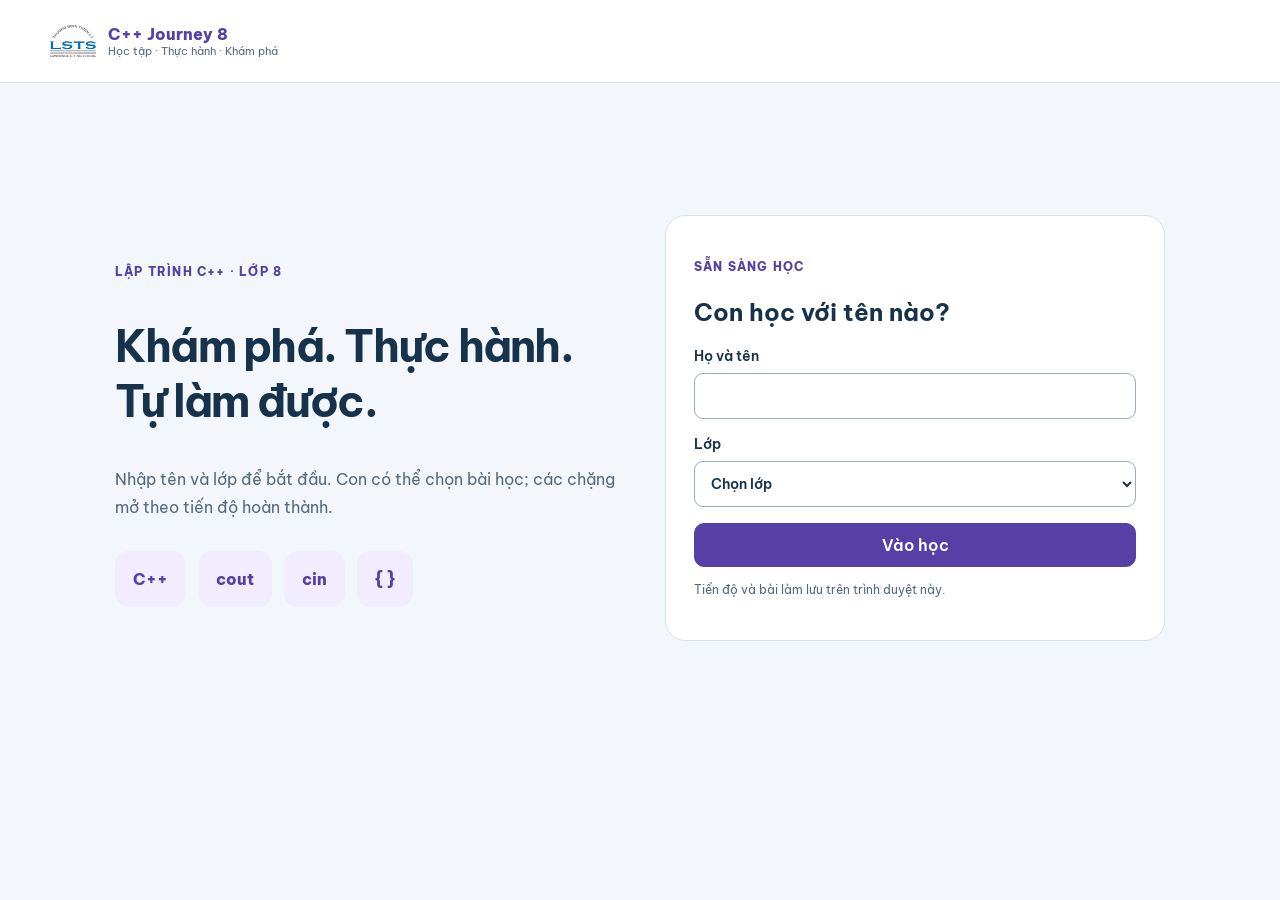
==== index.html @ 49385857 "Upgrade 12 station games, per-learner randomization and 90-120s sessions" ====
<!doctype html><html lang="vi"><head><meta charset="utf-8"><meta name="viewport" content="width=device-width,initial-scale=1"><meta name="theme-color" content="#5640a5"><title>C++ Journey 8</title><link rel="stylesheet" href="./shared/shell.css?v=1da0cf0101b9"></head><body><div id="app"></div><script src="./course.js?v=1da0cf0101b9"></script><script>window.STANDALONE={...COURSE_CONFIG,base:"./"};</script><script src="./shared/store.js?v=1da0cf0101b9"></script><script src="./shared/shell.js?v=1da0cf0101b9"></script></body></html>
---- shared/shell.css ----
@import url('https://fonts.googleapis.com/css2?family=Be+Vietnam+Pro:wght@400;500;600;700;800&display=swap');
:root{font-family:'Be Vietnam Pro',system-ui,sans-serif;color:#17324b;background:#f3f6fa;--accent:#087d78;--wash:#e8f5f2}*{box-sizing:border-box}body{margin:0}button,input,select{font:inherit}button,a{touch-action:manipulation}button{cursor:pointer}button:disabled{opacity:.6;cursor:wait}button:focus-visible,a:focus-visible,input:focus-visible,select:focus-visible{outline:3px solid #d97706;outline-offset:3px}a{color:var(--accent);text-decoration:none}button,.button{display:inline-flex;align-items:center;justify-content:center;gap:8px;border:1px solid #c9d7e3;background:white;color:#17324b;border-radius:10px;min-height:44px;padding:10px 15px;font-weight:600}.primary{background:var(--accent);color:#fff;border-color:var(--accent)}.brand{display:flex;align-items:center;gap:12px;font-weight:800}.brand img{width:46px;height:46px;object-fit:contain}.brand small{display:block;font-size:11px;font-weight:400;color:#52697e}.header{display:flex;justify-content:space-between;align-items:center;gap:16px;padding:18px max(22px,calc((100vw - 1180px)/2));background:#fff;border-bottom:1px solid #dae3eb}.actions{display:flex;align-items:center;gap:8px;flex-wrap:wrap}.container{max-width:1180px;padding:30px 22px 70px;margin:auto}h1{font-size:clamp(28px,4vw,44px);line-height:1.25;letter-spacing:-.04em}p{line-height:1.75;color:#52697e}.eyebrow{font-size:12px;letter-spacing:.1em;text-transform:uppercase;color:var(--accent);font-weight:800}.welcome{display:grid;grid-template-columns:1fr 1fr;gap:50px;align-items:center;max-width:1050px;min-height:70vh;margin:auto}.welcome h1{max-width:530px}.intro-symbols{display:flex;gap:12px;margin-top:30px}.intro-symbols span{display:grid;place-items:center;padding:18px;border-radius:14px;background:var(--wash);color:var(--accent);font-weight:800}.panel{background:white;border:1px solid #d8e2eb;border-radius:20px;padding:28px}.field{display:block;margin:16px 0;font-size:14px;font-weight:600}.field input,.field select{display:block;width:100%;min-height:46px;margin-top:8px;border:1px solid #99adc0;background:white;padding:10px 12px;border-radius:9px;color:#17324b}.hint{font-size:12px}.notice{border:1px solid #b9dacf;background:var(--wash);border-radius:14px;padding:16px 20px;margin:20px 0;font-size:14px;line-height:1.6}.error{background:#fff0ed;color:#9f3028;padding:12px;border-radius:10px}.grid{display:grid;grid-template-columns:repeat(auto-fill,minmax(300px,1fr));gap:18px}.card{display:flex;flex-direction:column;gap:10px;padding:23px;background:white;border:1px solid #d8e2eb;border-radius:18px;color:#17324b}.card:hover{border-color:var(--accent);box-shadow:0 8px 25px #17324b0d}.card h2{font-size:19px;margin:4px 0;line-height:1.45}.card p{font-size:13px;margin:0}.card-bottom{border-top:1px solid #d8e2eb;padding-top:14px;display:flex;justify-content:space-between;font-size:13px}.stats{display:flex;gap:20px;flex-wrap:wrap;margin:20px 0}.stats div{padding:16px 25px;background:white;border:1px solid #d8e2eb;border-radius:14px}.stats b{font-size:26px}.stats small{display:block;color:#52697e}.bar{height:50px;display:flex;align-items:center;justify-content:space-between;gap:8px;background:white;border-bottom:1px solid #d8e2eb;padding:3px 10px}.bar button{padding:5px 9px;font-size:12px}.bar .title{font-size:12px;max-width:44%;white-space:nowrap;overflow:hidden;text-overflow:ellipsis}.bar .status{font-size:11px;color:#52697e}.frame{width:100%;height:calc(100dvh - 50px);display:block;border:0}.tools{position:fixed;top:54px;right:10px;width:min(350px,calc(100vw - 20px));z-index:100;background:white;padding:18px;border:1px solid #c9d7e3;border-radius:14px;box-shadow:0 15px 40px #17324b25}.tools button{width:100%;margin:4px 0;justify-content:flex-start}.tools p{font-size:12px}.footer{padding:25px;text-align:center;font-size:12px;color:#52697e}dialog{border:1px solid #c9d7e3;border-radius:18px;max-width:560px;width:calc(100vw - 30px);padding:25px;max-height:90dvh}dialog::backdrop{background:#112d4266}.hidden{display:none!important}.lesson-page{overflow:hidden}@media(max-width:650px){.welcome{grid-template-columns:1fr;gap:18px;min-height:0}.welcome h1{font-size:29px}.intro-symbols{display:none}.container{padding:24px 16px}.panel{padding:22px}.header{padding:13px 16px}.header .brand{font-size:14px}.grid{grid-template-columns:1fr}.bar .title{display:none}.bar .status{max-width:110px;overflow:hidden;white-space:nowrap;text-overflow:ellipsis}.bar .actions{gap:5px}.stats{gap:8px}.stats div{flex:1;padding:12px}.footer{font-size:11px}}@media(prefers-reduced-motion:reduce){*{scroll-behavior:auto!important;animation:none!important;transition:none!important}}

.bar .actions{flex-wrap:nowrap;flex-shrink:0}.bar button{white-space:nowrap}.bar #back{flex-shrink:0}@media(max-width:650px){.bar .status{display:none}.bar{justify-content:space-between}.bar .actions{gap:6px}}

.resume{display:flex;align-items:center;justify-content:space-between;gap:16px;background:var(--wash);border:1px solid #bdd4d6;border-radius:18px;padding:20px}.resume h2{margin:8px 0;font-size:22px}.resume p{margin:0;font-size:13px}.course-filters{display:grid;grid-template-columns:2fr 1.5fr 1fr 1fr;gap:12px;margin-top:25px}.course-filters label{font-size:12px;font-weight:700}.course-filters input,.course-filters select{display:block;width:100%;font:inherit;min-height:44px;margin-top:7px;padding:10px;border:1px solid #b0c4d2;border-radius:9px;background:white}.card[hidden]{display:none!important}@media(max-width:700px){.course-filters{grid-template-columns:1fr 1fr}.resume{align-items:flex-start;flex-direction:column}.resume .button{width:100%}}

.world-page .bar{display:none}.world-page .frame{height:100dvh}.hope-choice{margin:12px 0}.hope-toggle{font:inherit;padding:10px 12px;border:1px solid #d1aa4d;border-radius:10px;background:#fff6d9;color:#765117;min-height:44px}
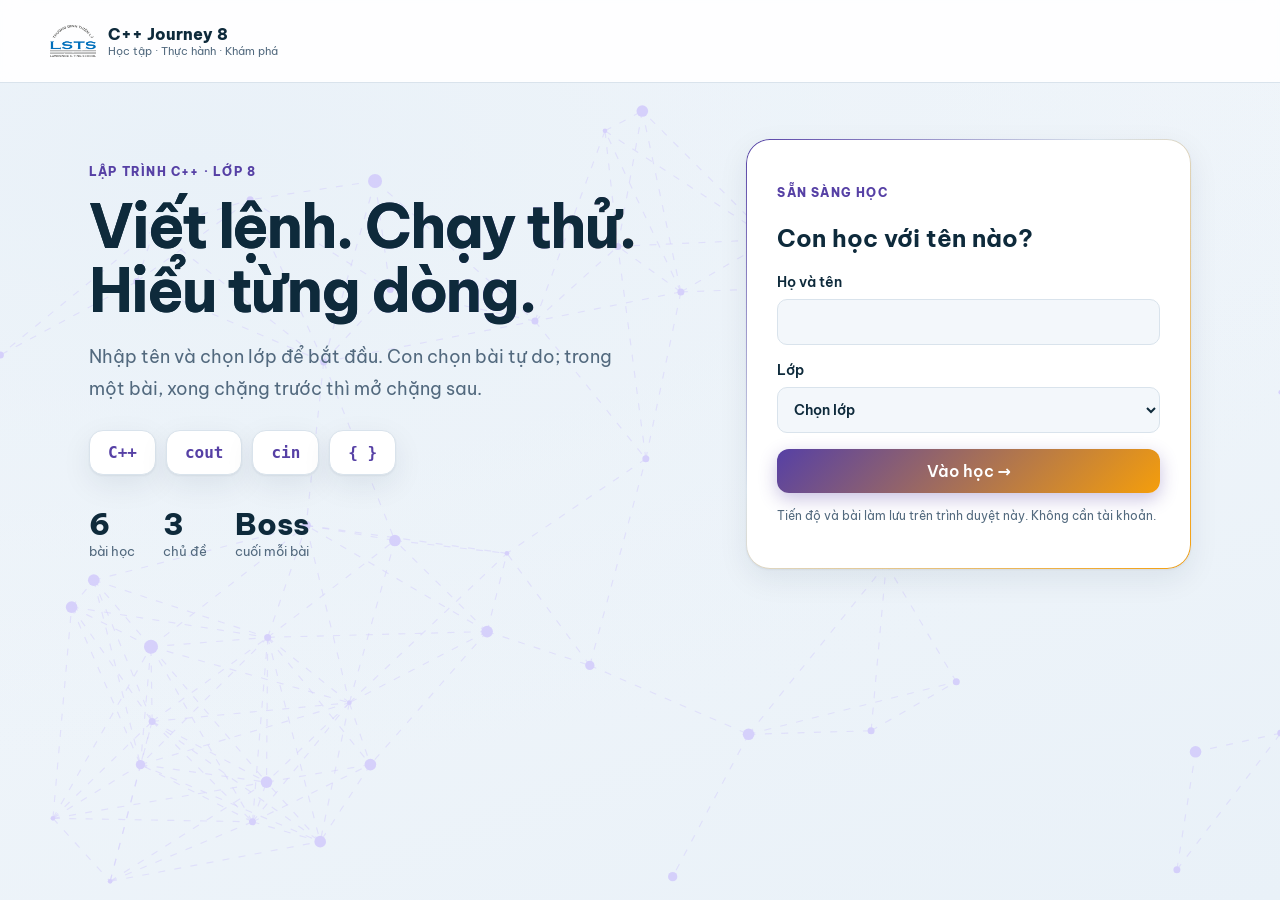
==== commit c512a6fe: "Game: 20 tro co dien, cap 1-5 tang dan theo bai/chang, ten tu nhien Co-Authored-By: Claude Opus 5.5 " ====
--- a/index.html
+++ b/index.html
@@ -1 +1 @@
-<!doctype html><html lang="vi"><head><meta charset="utf-8"><meta name="viewport" content="width=device-width,initial-scale=1"><meta name="theme-color" content="#5640a5"><title>C++ Journey 8</title><link rel="stylesheet" href="./shared/shell.css?v=1da0cf0101b9"></head><body><div id="app"></div><script src="./course.js?v=1da0cf0101b9"></script><script>window.STANDALONE={...COURSE_CONFIG,base:"./"};</script><script src="./shared/store.js?v=1da0cf0101b9"></script><script src="./shared/shell.js?v=1da0cf0101b9"></script></body></html>+<!doctype html><html lang="vi"><head><meta charset="utf-8"><meta name="viewport" content="width=device-width,initial-scale=1"><meta name="theme-color" content="#5640a5"><title>C++ Journey 8</title><link rel="stylesheet" href="./shared/shell.css?v=648cbdfc9300"><link rel="stylesheet" href="./shared/lab.css?v=648cbdfc9300"><script src="./shared/lab-shell.js?v=648cbdfc9300"></script></head><body><div id="app"></div><script src="./course.js?v=648cbdfc9300"></script><script>window.STANDALONE={...COURSE_CONFIG,base:"./"};</script><script src="./shared/store.js?v=648cbdfc9300"></script><script src="./shared/shell.js?v=648cbdfc9300"></script></body></html>
--- a/shared/lab.css
+++ b/shared/lab.css
@@ -0,0 +1,149 @@
+/* Giao diện "lab" (11/10/2026) — trang vào, trang khoá, thanh bài học. Bật bằng html[data-ui=lab].
+ * Màu theo khoá: html[data-course=ml-level1] (Data Lab, sáng) · html[data-course=dl-11] (Deep Lab, tối). */
+html[data-ui=lab]{
+  --lab-bg:#F3F7FB;--lab-bg2:#E9F1F8;--lab-ink:#0E2A3B;--lab-muted:#52697E;--lab-card:#FFFFFF;--lab-line:#D9E3EC;
+  --lab-a1:#0D9488;--lab-a2:#2563EB;--lab-a3:#F59E0B;--lab-hero1:#0B3B4A;--lab-hero2:#0E7C74;--lab-glow:rgba(13,148,136,.35);
+  --lab-net:#7DD3C7;--lab-chip:#E3F4F1;--lab-chip-ink:#0B6B64;--lab-shadow:0 1px 2px rgba(14,42,59,.06),0 10px 30px rgba(14,42,59,.08);
+  --accent:var(--lab-a1);--wash:var(--lab-chip);
+}
+/* Python, SQL, C++ (12/10/2026): sáng như Data Lab, giữ màu nhận diện cũ của từng khoá. */
+html[data-ui=lab][data-course=python-10]{
+  --lab-a1:#1166A5;--lab-a2:#F59E0B;--lab-a3:#0D9488;--lab-hero1:#0B2E4F;--lab-hero2:#1166A5;--lab-glow:rgba(17,102,165,.32);
+  --lab-net:#93C5FD;--lab-chip:#EAF5FF;--lab-chip-ink:#0B4F82;
+}
+html[data-ui=lab][data-course=sql-11]{
+  --lab-a1:#087D78;--lab-a2:#2563EB;--lab-a3:#F59E0B;--lab-hero1:#0A3B39;--lab-hero2:#087D78;--lab-glow:rgba(8,125,120,.32);
+  --lab-net:#86D9C9;--lab-chip:#E7F6F0;--lab-chip-ink:#06605C;
+}
+html[data-ui=lab][data-course=cpp-8-v2]{
+  --lab-a1:#5640A5;--lab-a2:#F59E0B;--lab-a3:#EC4899;--lab-hero1:#241A4F;--lab-hero2:#5640A5;--lab-glow:rgba(86,64,165,.32);
+  --lab-net:#C4B5FD;--lab-chip:#F1EDFF;--lab-chip-ink:#43308A;
+}
+html[data-ui=lab][data-course=dl-11]{
+  --lab-bg:#0A0F1F;--lab-bg2:#0F1630;--lab-ink:#E8EBF8;--lab-muted:#A2ABCF;--lab-card:#121A35;--lab-line:#28335E;
+  --lab-a1:#8B5CF6;--lab-a2:#22D3EE;--lab-a3:#F472B6;--lab-hero1:#1E1B4B;--lab-hero2:#4C1D95;--lab-glow:rgba(139,92,246,.45);
+  --lab-net:#A78BFA;--lab-chip:#1E2450;--lab-chip-ink:#C4B5FD;--lab-shadow:0 1px 2px rgba(0,0,0,.4),0 14px 40px rgba(0,0,0,.45);
+  color-scheme:dark;
+}
+html[data-ui=lab],html[data-ui=lab] body{background:var(--lab-bg);color:var(--lab-ink)}
+html[data-ui=lab] p{color:var(--lab-muted)}
+html[data-ui=lab] h1,html[data-ui=lab] h2{color:var(--lab-ink)}
+html[data-ui=lab] .eyebrow{color:var(--lab-a1)}
+html[data-ui=lab][data-course=dl-11] .eyebrow{color:var(--lab-a2)}
+html[data-ui=lab] button,html[data-ui=lab] .button{background:var(--lab-card);color:var(--lab-ink);border-color:var(--lab-line);border-radius:12px;transition:transform .15s,box-shadow .15s,border-color .15s}
+html[data-ui=lab] button:hover,html[data-ui=lab] .button:hover{border-color:var(--lab-a1);box-shadow:0 0 0 3px var(--lab-glow)}
+html[data-ui=lab] .primary{background:linear-gradient(135deg,var(--lab-a1),var(--lab-a2));color:#fff;border:0;box-shadow:0 6px 18px var(--lab-glow)}
+html[data-ui=lab] .primary:hover{transform:translateY(-1px)}
+html[data-ui=lab] .field input,html[data-ui=lab] .field select,html[data-ui=lab] .course-filters input,html[data-ui=lab] .course-filters select{background:var(--lab-bg);color:var(--lab-ink);border-color:var(--lab-line);border-radius:10px}
+html[data-ui=lab] .field input:focus,html[data-ui=lab] .field select:focus{border-color:var(--lab-a1);box-shadow:0 0 0 3px var(--lab-glow);outline:0}
+
+/* ---------------- đầu trang */
+html[data-ui=lab] .header.lab-header{background:color-mix(in srgb,var(--lab-card) 86%,transparent);backdrop-filter:blur(10px);border-bottom:1px solid var(--lab-line);position:sticky;top:0;z-index:20}
+html[data-ui=lab] .brand{color:var(--lab-ink)}
+html[data-ui=lab] .brand small{color:var(--lab-muted)}
+html[data-ui=lab][data-course=dl-11] .brand img{filter:brightness(0) invert(1)}
+html[data-ui=lab] .lab-chip{background:var(--lab-chip);color:var(--lab-chip-ink);border-color:transparent;border-radius:999px}
+
+/* ---------------- nền mạng động */
+.lab-net{position:absolute;inset:0;width:100%;height:100%;pointer-events:none;opacity:.55}
+.lab-net line{stroke:var(--lab-net);stroke-width:1;stroke-dasharray:6 8;animation:lab-flow 6s linear infinite;opacity:.55}
+.lab-net circle{fill:var(--lab-net);animation:lab-pulse 3.2s ease-in-out infinite}
+@keyframes lab-flow{to{stroke-dashoffset:-140}}
+@keyframes lab-pulse{0%,100%{opacity:.35}50%{opacity:1}}
+
+/* ---------------- trang vào */
+.lab-gate{position:relative;min-height:calc(100dvh - 83px);overflow:hidden;background:radial-gradient(1200px 600px at 15% 10%,var(--lab-bg2),transparent),linear-gradient(160deg,var(--lab-bg),var(--lab-bg2))}
+.lab-gate-inner{position:relative;max-width:1150px;margin:auto;padding:56px 24px 64px;display:grid;grid-template-columns:1.15fr .85fr;gap:56px;align-items:center}
+.lab-gate-text h1{font-size:clamp(34px,5vw,60px);line-height:1.08;letter-spacing:-.035em;margin:10px 0 18px;max-width:640px;
+  background:linear-gradient(120deg,var(--lab-ink) 30%,var(--lab-a1) 70%,var(--lab-a2));-webkit-background-clip:text;background-clip:text;color:transparent}
+.lab-lead{font-size:18px;max-width:560px}
+html[data-ui=lab] .intro-symbols{display:flex;gap:10px;flex-wrap:wrap;margin-top:26px}
+html[data-ui=lab] .intro-symbols span{padding:12px 18px;border-radius:14px;background:var(--lab-card);color:var(--lab-a1);border:1px solid var(--lab-line);box-shadow:var(--lab-shadow);font-weight:800;font-family:"JetBrains Mono",Consolas,monospace}
+html[data-ui=lab][data-course=dl-11] .intro-symbols span{color:var(--lab-a2);box-shadow:0 0 18px var(--lab-glow)}
+.lab-facts{display:flex;gap:28px;margin:30px 0 0;padding:0}
+.lab-facts div{margin:0}.lab-facts dt{font-size:30px;font-weight:800;color:var(--lab-ink)}.lab-facts dd{margin:0;font-size:13px;color:var(--lab-muted)}
+html[data-ui=lab] .panel.lab-panel{background:var(--lab-card);border:1px solid var(--lab-line);border-radius:24px;box-shadow:var(--lab-shadow);padding:30px;position:relative}
+html[data-ui=lab] .panel.lab-panel::before{content:"";position:absolute;inset:-1px;border-radius:24px;padding:1px;background:linear-gradient(135deg,var(--lab-a1),transparent 40%,var(--lab-a2));-webkit-mask:linear-gradient(#000 0 0) content-box,linear-gradient(#000 0 0);-webkit-mask-composite:xor;mask-composite:exclude;pointer-events:none}
+
+/* ---------------- trang khoá */
+.lab-home{max-width:1200px}
+.lab-hero{position:relative;overflow:hidden;display:grid;grid-template-columns:1fr auto;gap:30px;align-items:center;padding:36px 38px;border-radius:28px;
+  background:linear-gradient(135deg,var(--lab-hero1),var(--lab-hero2));color:#fff;box-shadow:var(--lab-shadow)}
+.lab-hero .lab-net{opacity:.35}
+.lab-hero-text{position:relative}
+.lab-hero h1{color:#fff!important;margin:6px 0 10px;font-size:clamp(28px,4vw,46px)}
+.lab-hero p{color:rgba(255,255,255,.82)!important;max-width:620px}
+.lab-hero .eyebrow{color:rgba(255,255,255,.75)!important}
+.lab-hero .actions button{background:rgba(255,255,255,.12);color:#fff;border-color:rgba(255,255,255,.3)}
+.lab-hero-stats{position:relative;display:flex;align-items:center;gap:22px}
+.lab-hero .stats{flex-direction:column;gap:10px;margin:0}
+.lab-hero .stats div{background:rgba(255,255,255,.1);border:1px solid rgba(255,255,255,.22);color:#fff;padding:10px 16px;border-radius:14px}
+.lab-hero .stats small{color:rgba(255,255,255,.75)}
+.lab-ring{position:relative;width:136px;height:136px}
+.lab-ring svg{width:100%;height:100%;transform:rotate(-90deg)}
+.lab-ring circle{fill:none;stroke-width:12}
+.lab-ring-bg{stroke:rgba(255,255,255,.18)}
+.lab-ring-fg{stroke:url(#none);stroke:#fff;stroke-linecap:round;transition:stroke-dasharray .8s}
+.lab-ring-text{position:absolute;inset:0;display:grid;place-content:center;text-align:center;color:#fff}
+.lab-ring-text b{font-size:30px;line-height:1}.lab-ring-text small{font-size:15px;opacity:.75}.lab-ring-text span{font-size:12px;opacity:.8}
+html[data-ui=lab] .resume.lab-resume{margin-top:22px;background:var(--lab-card);border:1px solid var(--lab-line);border-radius:20px;padding:16px;box-shadow:var(--lab-shadow);display:flex;align-items:center;gap:18px}
+.lab-resume-img{width:150px;height:92px;flex-shrink:0;border-radius:14px;background:var(--lab-bg2) center/cover no-repeat;border:1px solid var(--lab-line)}
+.lab-resume-text{flex:1}.lab-resume-text h2{margin:4px 0;font-size:21px}
+html[data-ui=lab] .notice.lab-notice{background:transparent;border:0;padding:6px 2px;margin:12px 0 0;color:var(--lab-muted);font-size:13px}
+.lab-filters{margin:18px 0 6px;background:var(--lab-card);border:1px solid var(--lab-line);border-radius:16px;padding:10px 16px}
+.lab-filters summary{cursor:pointer;font-weight:700;padding:6px 0;color:var(--lab-ink)}
+.lab-filters .course-filters{margin:10px 0 6px}
+html[data-ui=lab] .course-filters label{color:var(--lab-muted)}
+
+.lab-journey{position:relative;margin-top:10px;padding-left:28px}
+.lab-journey::before{content:"";position:absolute;left:13px;top:20px;bottom:20px;width:3px;border-radius:3px;background:linear-gradient(var(--lab-a1),var(--lab-a2),var(--lab-a3))}
+.lab-module{position:relative;margin:26px 0 8px}
+.lab-module-head{display:flex;align-items:center;gap:14px;margin:0 0 14px}
+.lab-module-head h2{margin:0;font-size:22px}
+.lab-module-head .eyebrow{margin:0}
+.lab-module-no{position:absolute;left:-28px;width:30px;height:30px;border-radius:50%;display:grid;place-items:center;font-weight:800;font-size:14px;color:#fff;
+  background:linear-gradient(135deg,var(--lab-a1),var(--lab-a2));box-shadow:0 0 0 5px var(--lab-bg),0 0 16px var(--lab-glow)}
+.lab-module-progress{margin-left:auto;display:flex;align-items:center;gap:10px;font-size:13px;color:var(--lab-muted);min-width:170px}
+.lab-module-progress i{flex:1;height:8px;border-radius:8px;background:var(--lab-line);position:relative;overflow:hidden}
+.lab-module-progress i::after{content:"";position:absolute;inset:0;width:calc(var(--p)*100%);background:linear-gradient(90deg,var(--lab-a1),var(--lab-a2));border-radius:8px}
+.grid.lab-grid{grid-template-columns:repeat(auto-fill,minmax(260px,1fr));gap:16px}
+html[data-ui=lab] .card.lab-card{padding:0;overflow:hidden;gap:0;background:var(--lab-card);border:1px solid var(--lab-line);border-radius:20px;color:var(--lab-ink);transition:transform .18s,box-shadow .18s,border-color .18s}
+html[data-ui=lab] .card.lab-card:hover{transform:translateY(-4px);border-color:var(--lab-a1);box-shadow:0 14px 34px var(--lab-glow)}
+.lab-cover{position:relative;height:130px;background:var(--lab-bg2) center/cover no-repeat;border-bottom:1px solid var(--lab-line)}
+.lab-cover::after{content:"";position:absolute;inset:0;background:linear-gradient(180deg,transparent 45%,rgba(0,0,0,.28))}
+.lab-cover-empty{background:linear-gradient(135deg,var(--lab-hero1),var(--lab-hero2))}
+.lab-cover-icon{position:absolute;inset:0;display:grid;place-items:center;font-size:44px;color:rgba(255,255,255,.75)}
+.lab-num{position:absolute;left:12px;bottom:10px;z-index:1;min-width:38px;height:38px;padding:0 8px;border-radius:12px;display:grid;place-items:center;font-weight:800;font-size:17px;color:#fff;background:rgba(0,0,0,.45);backdrop-filter:blur(4px)}
+.lab-kind{position:absolute;right:10px;top:10px;z-index:1;font-size:11px;font-weight:800;letter-spacing:.05em;text-transform:uppercase;padding:5px 9px;border-radius:999px;color:#fff;background:var(--lab-a2)}
+.lab-kind-activity{background:var(--lab-a3);color:#1f1300}
+.lab-card-body{padding:14px 16px 14px;display:flex;flex-direction:column;gap:6px;flex:1}
+html[data-ui=lab] .lab-card h2{font-size:17px;margin:0;line-height:1.4}
+html[data-ui=lab] .lab-card .card-bottom{margin-top:auto;border-top:1px solid var(--lab-line)}
+.lab-state.is-done{color:#16A34A;font-weight:700}.lab-state.is-started{color:var(--lab-a3);font-weight:700}
+html[data-ui=lab] .footer{color:var(--lab-muted)}
+
+/* ---------------- thanh bài học (trong khung) */
+html[data-ui=lab] .bar{background:linear-gradient(90deg,var(--lab-hero1),var(--lab-hero2));border:0;color:#fff}
+html[data-ui=lab] .bar .title{color:#fff;font-weight:700;font-size:13px}
+html[data-ui=lab] .bar .status{color:rgba(255,255,255,.75)}
+html[data-ui=lab] .bar button{background:rgba(255,255,255,.12);color:#fff;border-color:rgba(255,255,255,.28)}
+html[data-ui=lab] .tools{background:var(--lab-card);color:var(--lab-ink);border-color:var(--lab-line)}
+html[data-ui=lab] dialog{background:var(--lab-card);color:var(--lab-ink);border-color:var(--lab-line)}
+
+@media(max-width:820px){
+  .lab-gate-inner{grid-template-columns:1fr;gap:26px;padding:28px 16px 40px}
+  .lab-gate-text h1{font-size:34px}
+  .lab-hero{grid-template-columns:1fr;padding:24px 20px}
+  .lab-hero-stats{justify-content:flex-start}
+  .lab-ring{width:110px;height:110px}
+  .lab-journey{padding-left:22px}
+  .lab-module-no{left:-22px;width:26px;height:26px;font-size:12px}
+  .lab-journey::before{left:10px}
+  .lab-module-head{flex-wrap:wrap}
+  .lab-module-progress{margin-left:0;min-width:100%}
+  .lab-resume-img{display:none}
+  html[data-ui=lab] .resume.lab-resume{flex-direction:column;align-items:stretch}
+}
+@media(prefers-reduced-motion:reduce){.lab-net line,.lab-net circle{animation:none!important}}
+/* trang bài: tiêu đề đã có trong đầu bài (iframe) nên ẩn ở thanh ngoài */
+html[data-ui=lab] .lesson-page .bar .title{visibility:hidden}
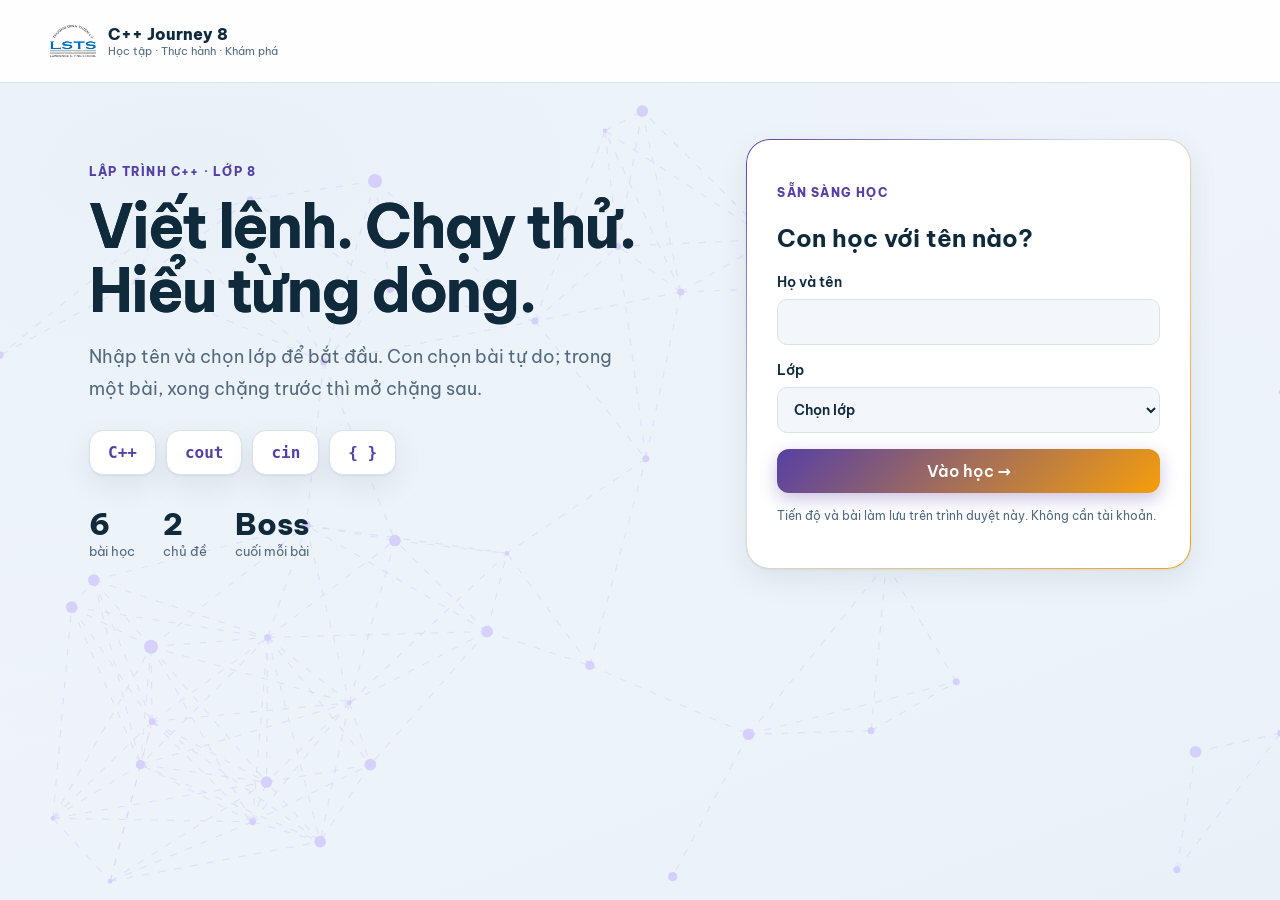
==== commit 8ac4dc29: "Simplify C++ lessons 2-6 around a shop scenario and group transfer tasks" ====
--- a/index.html
+++ b/index.html
@@ -1 +1 @@
-<!doctype html><html lang="vi"><head><meta charset="utf-8"><meta name="viewport" content="width=device-width,initial-scale=1"><meta name="theme-color" content="#5640a5"><title>C++ Journey 8</title><link rel="stylesheet" href="./shared/shell.css?v=648cbdfc9300"><link rel="stylesheet" href="./shared/lab.css?v=648cbdfc9300"><script src="./shared/lab-shell.js?v=648cbdfc9300"></script></head><body><div id="app"></div><script src="./course.js?v=648cbdfc9300"></script><script>window.STANDALONE={...COURSE_CONFIG,base:"./"};</script><script src="./shared/store.js?v=648cbdfc9300"></script><script src="./shared/shell.js?v=648cbdfc9300"></script></body></html>+<!doctype html><html lang="vi"><head><meta charset="utf-8"><meta name="viewport" content="width=device-width,initial-scale=1"><meta name="theme-color" content="#5640a5"><title>C++ Journey 8</title><link rel="stylesheet" href="./shared/shell.css?v=5a4c9bf8386c"><link rel="stylesheet" href="./shared/lab.css?v=5a4c9bf8386c"><script src="./shared/lab-shell.js?v=5a4c9bf8386c"></script></head><body><div id="app"></div><script src="./course.js?v=5a4c9bf8386c"></script><script>window.STANDALONE={...COURSE_CONFIG,base:"./"};</script><script src="./shared/store.js?v=5a4c9bf8386c"></script><script src="./shared/shell.js?v=5a4c9bf8386c"></script></body></html>
